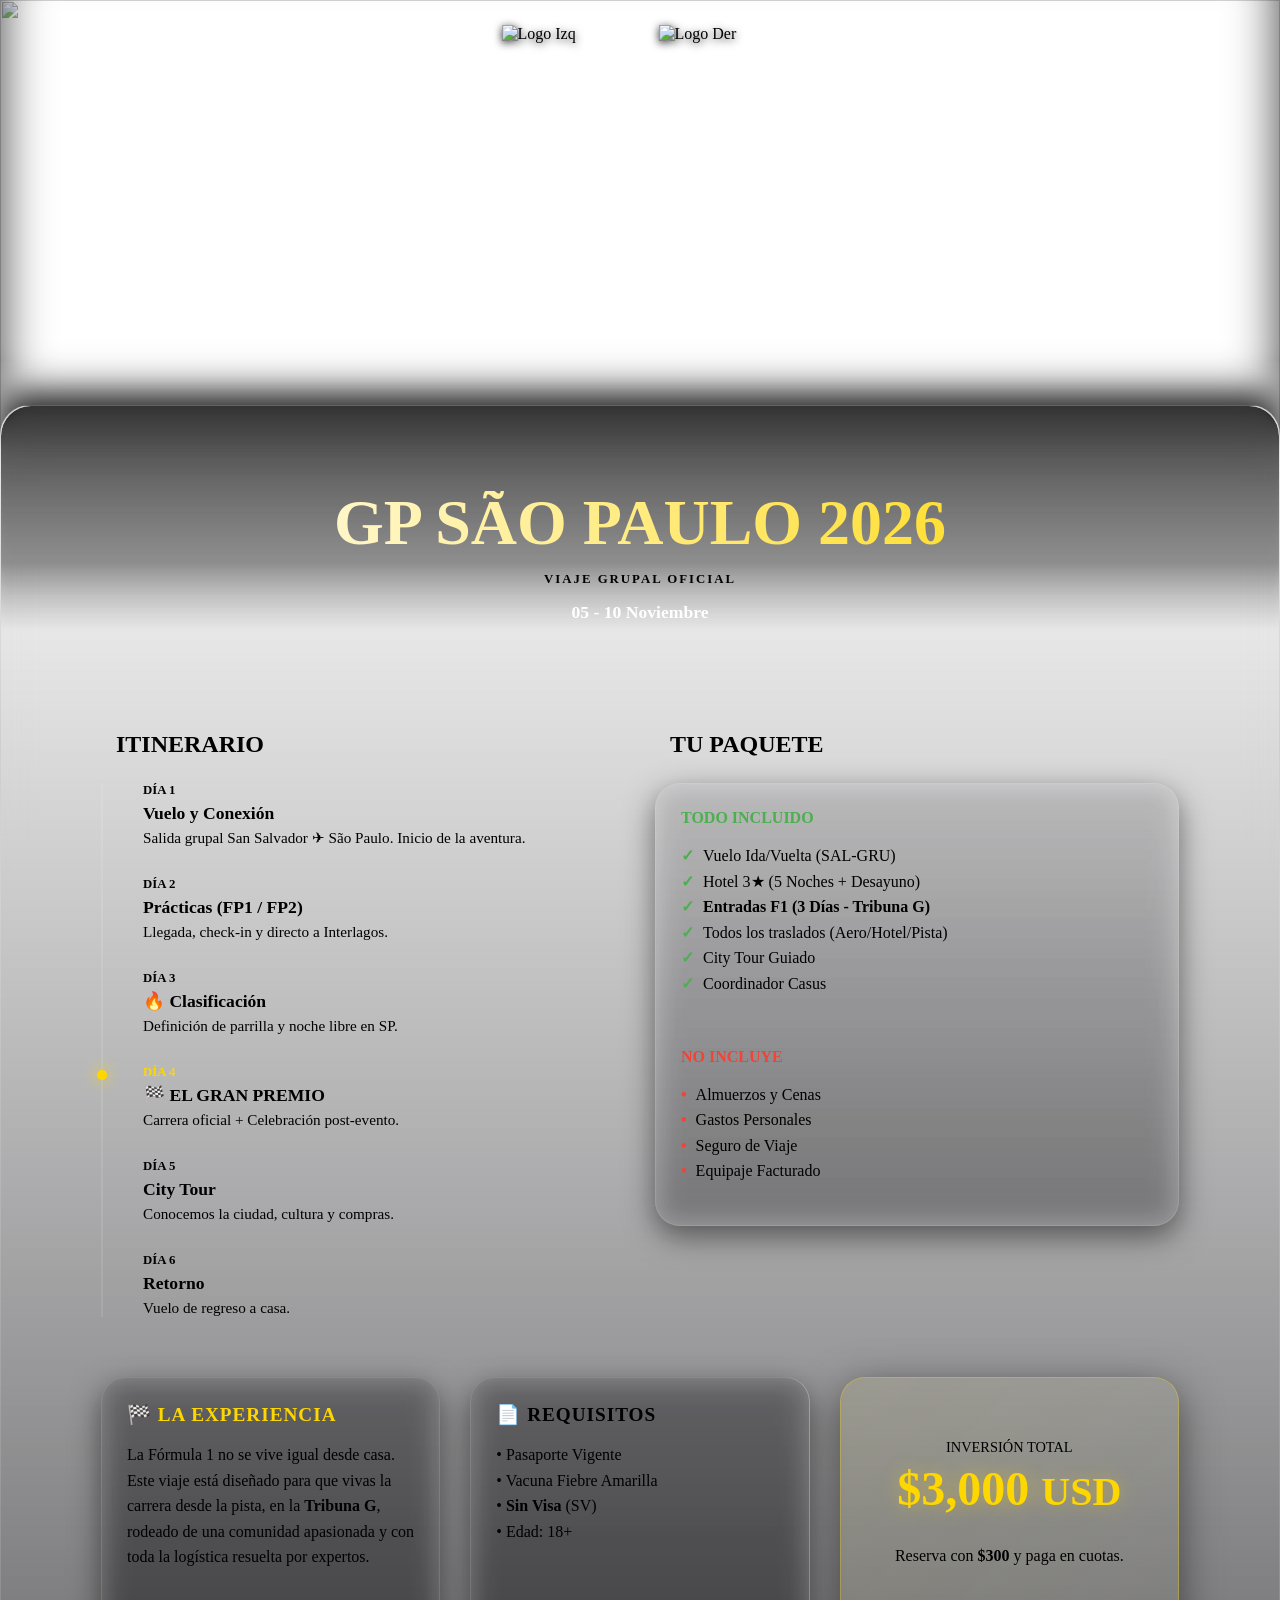
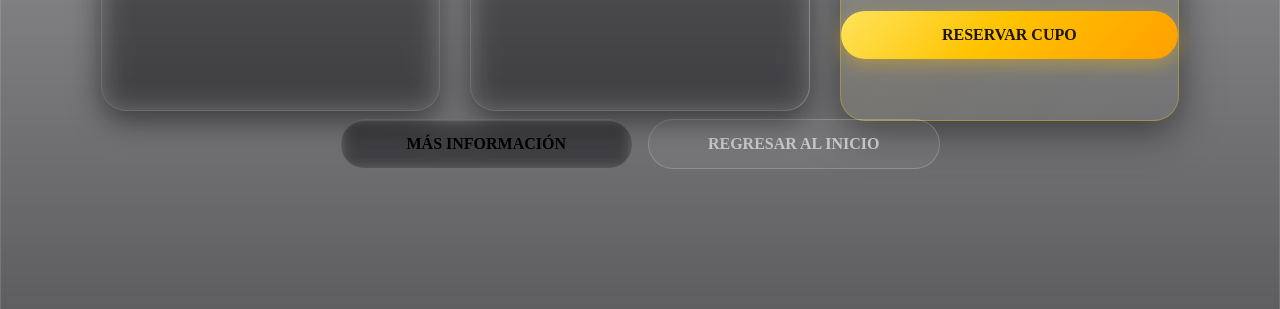
==== gp-brasil.html @ adeeff01 "seo: optimizacion P0 sin cambios visuales (heads, OG absoluta, canonical, JSON-LD, sitemap, 404)" ====
<!DOCTYPE html>
<html lang="es">

<head>
    <meta charset="UTF-8">
    <meta name="viewport" content="width=device-width, initial-scale=1.0">
    <title>GP São Paulo 2026 Viaje desde El Salvador | Formula Sivar</title>
    <meta name="description"
        content="Viaje grupal oficial al GP de São Paulo 2026 en Interlagos con Formula Sivar: vuelo, hotel, Tribuna G, traslados y city tour. Reserva con $300 desde San Salvador." />
    <link rel="icon" href="assets/icons/favicon.png" type="image/png" />
    <link rel="canonical" href="https://formulasivar.com/gp-brasil.html" />
    <meta name="theme-color" content="#121212" />
    <meta name="robots" content="index, follow" />

    <meta property="og:type" content="website" />
    <meta property="og:locale" content="es_SV" />
    <meta property="og:site_name" content="Formula Sivar" />
    <meta property="og:url" content="https://formulasivar.com/gp-brasil.html" />
    <meta property="og:title" content="GP São Paulo 2026 Viaje desde El Salvador | Formula Sivar" />
    <meta property="og:description"
        content="Vive el GP de Brasil en Interlagos, Tribuna G, con logística resuelta. Inversión $3,000 USD, reserva $300." />
    <meta property="og:image" content="https://formulasivar.com/assets/images/glasscards/saopablobaner.webp" />
    <meta property="og:image:alt" content="Viaje al GP de São Paulo 2026 con Formula Sivar" />
    <meta name="twitter:card" content="summary_large_image" />
    <meta name="twitter:title" content="GP São Paulo 2026 Viaje desde El Salvador | Formula Sivar" />
    <meta name="twitter:description"
        content="Vive el GP de Brasil en Interlagos, Tribuna G, con logística resuelta. Inversión $3,000 USD, reserva $300." />
    <meta name="twitter:image" content="https://formulasivar.com/assets/images/glasscards/saopablobaner.webp" />
    <script type="application/ld+json">
    {
        "@context": "https://schema.org",
        "@type": "SportsEvent",
        "name": "GP São Paulo 2026 - Viaje grupal Formula Sivar",
        "sport": "Fórmula 1",
        "location": { "@type": "Place", "name": "Autódromo José Carlos Pace, Interlagos, São Paulo" },
        "startDate": "2026-11-05",
        "endDate": "2026-11-10",
        "organizer": { "@id": "https://formulasivar.com/#org" },
        "offers": { "@type": "Offer", "price": "3000", "priceCurrency": "USD", "availability": "https://schema.org/LimitedAvailability", "url": "https://formulasivar.com/gp-brasil.html" }
    }
    </script>

    <link rel="stylesheet" href="css/global.css?v=3">

    <style>
        /* =========================================
   EFECTO VITREO EN EL CONTENEDOR PRINCIPAL
   ========================================= */

/* =========================================
   FONDO DE PÁGINA (BANNER) COMO EN EL INDEX
   ========================================= */
    .banner-top {
        position: fixed;
        top: 0;
        left: 0;
        width: 100%;
        height: 100vh;
        object-fit: cover;
        opacity: 0.8;
        z-index: -1;
        pointer-events: none;
        -webkit-mask-image: linear-gradient(to top, transparent 0%, black 17%);
        mask-image: linear-gradient(to top, transparent 0%, black 17%);
    }

    .banner-top-desktop {
        display: none;
        opacity: 0.7;
    }

    @media (min-width: 1024px) {
        .banner-top-mobile {
            display: none;
        }

        .banner-top-desktop {
            display: block;
        }
    }

    /* =========================================
   1. RESET Y BASE
   ========================================= */
        body {
            background-color: var(--color-bg);
            margin: 0;
            padding: 0;
            overflow-x: hidden;
        }

        /* BANNER Y HEADER */
        .hero-banner {
            position: fixed;
            top: 0;
            left: 0;
            width: 100%;
            height: 50vh;
            background-image: url('assets/images/glasscards/saopablobaner.webp');
            background-size: cover;
            background-position: center;
            background-repeat: no-repeat;
            z-index: -1;
            box-shadow: inset 0 -50px 50px rgba(0, 0, 0, 0.8);
            -webkit-mask-image: linear-gradient(to bottom, black 80%, transparent 100%);
            mask-image: linear-gradient(to bottom, black 80%, transparent 100%);
        }

        .linear-header {
            position: fixed;
            top: 0;
            left: 0;
            width: 100%;
            z-index: 10;
            display: flex;
            align-items: center;
            justify-content: center;
            flex-wrap: nowrap;
            gap: clamp(10px, 2vw, 20px);
            padding: 18px 0;
            transition: padding 0.3s ease, background 0.3s ease, backdrop-filter 0.3s ease;
        }

        /* Estado al hacer scroll: la barra se encoge y se pone compacta */
        .linear-header.scrolled {
            padding: 8px 0;
            background: rgba(8, 8, 12, 0.6);
            backdrop-filter: blur(12px);
            -webkit-backdrop-filter: blur(12px);
            box-shadow: 0 4px 20px rgba(0, 0, 0, 0.4);
        }

        /* LOGOS (Mismo estilo que el índice) */
        .header-logo {
            display: block;
            width: auto;
            max-width: none;
            height: auto;
            object-fit: contain;
            filter: drop-shadow(0 2px 4px rgba(0, 0, 0, 0.8));
            transition: transform 0.3s ease, width 0.3s ease;
        }

        .header-logo:hover {
            transform: scale(1.05);
        }

        .logo-sivar,
        .logo-casus {
            width: clamp(90px, 15vw, 120px) !important;
        }

        /* El logo de Sivar se ve un poco más pequeño que el de Casus */
        .logo-sivar {
            width: clamp(72px, 12vw, 95px) !important;
        }

        .linear-header.scrolled .logo-sivar,
        .linear-header.scrolled .logo-casus {
            width: clamp(55px, 6vw, 70px) !important;
        }

        .vs-divider {
            color: rgba(255, 255, 255, 0.5);
            font-size: 1.6rem;
            font-weight: 300;
            transform: scale(1);
            transition: font-size 0.3s ease;
        }

        .linear-header.scrolled .vs-divider {
            font-size: 1.2rem;
        }

        /* =========================================
           2. CONTENEDOR PRINCIPAL
           ========================================= */
        .content-wrapper {
            position: relative;
            z-index: 1;
            margin-top: 45vh;
            min-height: 100vh;

            /* AQUÍ ESTÁ EL AJUSTE DE MÁRGENES QUE PEDISTE */
            padding: 40px clamp(20px, 8vw, 100px);

            border-radius: 30px 30px 0 0;

            /* EFECTO VITREO */
            background:
                linear-gradient(180deg,
                    rgba(255, 255, 255, 0.06),
                    rgba(8, 8, 12, 0.65));

            backdrop-filter: blur(20px) saturate(160%);
            -webkit-backdrop-filter: blur(20px) saturate(160%);

            border: 1px solid rgba(255, 255, 255, 0.12);
            border-bottom: none;

            box-shadow:
                inset 0 1px 0 rgba(255, 255, 255, 0.12),
                0 -10px 30px rgba(0, 0, 0, 0.8);
        }

        /* Bandera solo en el 15% superior del contenedor, desvaneciéndose */
        .content-wrapper::before {
            content: '';
            position: absolute;
            top: 0;
            left: 0;
            width: 100%;
            height: 15%;
            background-image:
                linear-gradient(to bottom, rgba(0, 0, 0, 0.75), rgba(0, 0, 0, 0.2)),
                url('assets/images/brasil-flag.webp');
            background-size: cover, cover;
            background-position: center top;
            background-repeat: no-repeat;

            /* Blur sobre la bandera para que el texto resalte */
            backdrop-filter: blur(4px);
            -webkit-backdrop-filter: blur(4px);

            border-radius: 30px 30px 0 0;
            z-index: 0;
            -webkit-mask-image: linear-gradient(to bottom, black 70%, transparent 100%);
            mask-image: linear-gradient(to bottom, black 70%, transparent 100%);
            pointer-events: none;
        }

        /* Oscurezco la zona de la bandera para que el texto se lea bien */
        .content-wrapper .trip-header {
            position: relative;
            z-index: 1;
        }

        /* HEADER DEL VIAJE */
        .trip-header {
            position: relative;
            text-align: center;
            margin-bottom: clamp(80px, 12vh, 140px);
            margin-top: 0;
            padding-top: clamp(30px, 5vh, 60px);
        }

        .trip-title {
            font-size: clamp(2.5rem, 6vw, 4rem);
            margin: 0;
            line-height: 1;
            background: linear-gradient(to right, #fff, #FFD700);
            -webkit-background-clip: text;
            -webkit-text-fill-color: transparent;
        }

        .trip-subtitle {
            color: var(--color-accent-cyan);
            font-size: 0.8rem;
            letter-spacing: 2px;
            margin-bottom: 5px;
            text-transform: uppercase;
        }

        .trip-meta {
            margin-top: 15px;
            color: #ffffff;
            font-size: 1.1rem;
            display: flex;
            justify-content: center;
            gap: 15px;
            font-weight: 600;
        }

        /* =========================================
           3. ESTILOS DE COMPONENTES
           ========================================= */
        .glass-card-info {
            background: rgba(255, 255, 255, 0.03);
            border: 1px solid rgba(255, 255, 255, 0.1);
            backdrop-filter: blur(15px);
            padding: 25px;
            border-radius: 25px;
            box-shadow: 0 10px 30px rgba(0, 0, 0, 0.5);
            height: 100%;
            /* Importante para que se estiren en Grid */
        }

        .glass-card-info h3 {
            margin-top: 0;
            color: #FFD700;
            font-size: 1.2rem;
            margin-bottom: 15px;
            text-transform: uppercase;
            letter-spacing: 1px;
        }

        .section-title {
            font-size: 1.5rem;
            border-left: 4px solid var(--color-accent-cyan);
            padding-left: 15px;
            margin: 0 0 25px 0;
            /* Margen limpio para Grid */
            text-transform: uppercase;
            color: var(--color-text-main);
        }

        /* TIMELINE */
        .timeline {
            position: relative;
            margin: 10px 0;
            padding-left: 20px;
            border-left: 2px solid rgba(255, 255, 255, 0.1);
        }

        .timeline-item {
            margin-bottom: 30px;
            position: relative;
            padding-left: 20px;
        }

        .timeline-item::before {
            content: '';
            position: absolute;
            left: -26px;
            top: 5px;
            width: 10px;
            height: 10px;
            background: var(--color-accent-cyan);
            border-radius: 50%;
            box-shadow: 0 0 10px var(--color-accent-cyan);
        }

        .timeline-date {
            font-size: 0.8rem;
            color: var(--color-accent-cyan);
            font-weight: 700;
            margin-bottom: 5px;
        }

        .timeline-content h4 {
            margin: 0 0 5px 0;
            font-size: 1.1rem;
            color: var(--color-text-main);
        }

        .timeline-content p {
            margin: 0;
            font-size: 0.95rem;
            color: var(--color-text-secondary);
        }



        /* Estilo para que la barra de scroll sea bonita y sutil */
        .grid-area-itin .timeline::-webkit-scrollbar {
            width: 6px;
        }

        .grid-area-itin .timeline::-webkit-scrollbar-thumb {
            background: rgba(255, 215, 0, 0.3);
            border-radius: 4px;
        }

        .grid-area-itin .timeline::-webkit-scrollbar-track {
            background: rgba(255, 255, 255, 0.05);
        }

        .highlight-day .timeline-date {
            color: #FFD700;
        }

        .highlight-day::before {
            background: #FFD700;
            box-shadow: 0 0 15px #FFD700;
        }

        /* LISTAS */
        .details-box {
            display: flex;
            flex-direction: column;
            gap: 20px;
        }

        .check-list,
        .cross-list,
        .clean-list {
            list-style: none;
            padding: 0;
            color: var(--color-text-secondary);
            line-height: 1.6;
        }

        .check-title {
            color: #4caf50;
            margin: 0 0 10px 0;
            display: flex;
            align-items: center;
            gap: 8px;
        }

        .cross-title {
            color: #f44336;
            margin: 20px 0 10px 0;
            display: flex;
            align-items: center;
            gap: 8px;
        }

        .check-list li::before {
            content: '✓ ';
            color: #4caf50;
            font-weight: bold;
            margin-right: 5px;
        }

        .cross-list li::before {
            content: '• ';
            color: #f44336;
            font-weight: bold;
            margin-right: 5px;
        }

        /* PRECIO */
        .price-section {
            text-align: center;
            background: linear-gradient(135deg, rgba(255, 215, 0, 0.05), transparent);
            border: 1px solid rgba(255, 215, 0, 0.3);
            border-radius: 25px;
            padding: 30px 20px;
            box-shadow: 0 10px 40px rgba(0, 0, 0, 0.5);
            display: flex;
            flex-direction: column;
            justify-content: center;
            align-items: center;
            height: 100%;
        }

        .price-tag .label {
            display: block;
            font-size: 0.9rem;
            color: var(--color-text-secondary);
            margin-bottom: 5px;
        }

        .price-tag .amount {
            font-size: 3rem;
            font-weight: 800;
            color: #FFD700;
            text-shadow: 0 0 20px rgba(255, 215, 0, 0.4);
        }

        .payment-plan {
            margin: 15px 0;
            color: var(--color-text-main);
        }

        /* BOTONES */
        .nav-footer {
            display: flex;
            flex-direction: column;
            gap: 15px;
            margin-top: 40px;
            padding-bottom: 40px;
        }

        .cta-button {
            display: flex;
            justify-content: center;
            align-items: center;
            font-weight: 700;
            padding: 15px 20px;
            border-radius: 50px;
            text-transform: uppercase;
            text-decoration: none;
            transition: all 0.2s ease;
            width: 100%;
            cursor: pointer;
        }

        .cta-button.primary {
            background: linear-gradient(135deg, #FFE45C 0%, #FFC300 45%, #FF9F00 100%);
            border: none;
            color: #1a1400;
            margin-top: 15px;
            box-shadow: 0 6px 18px rgba(255, 193, 7, 0.35);
            animation: pulse-gold 2s ease-in-out infinite;
        }

        .cta-button.primary:hover {
            transform: translateY(-2px);
            box-shadow: 0 10px 25px rgba(255, 193, 7, 0.5);
            animation-play-state: paused;
        }

        /* Animación de pulsación para el botón Reserva */
        @keyframes pulse-gold {
            0%, 100% {
                box-shadow: 0 6px 18px rgba(255, 193, 7, 0.35);
                transform: scale(1);
            }
            50% {
                box-shadow: 0 6px 28px rgba(255, 193, 7, 0.6);
                transform: scale(1.03);
            }
        }

        /* --- BOTÓN CELESTE (MÁS INFORMACIÓN) --- */
        .cta-button.secondary {
            border: 1px solid rgba(255, 255, 255, 0.15);
            /* Borde sutil, sin neón */
            color: var(--color-text-main);
            background: rgba(255, 255, 255, 0.06);
            backdrop-filter: blur(8px);
            -webkit-backdrop-filter: blur(8px);
            box-shadow: inset 0 1px 0 rgba(255, 255, 255, 0.1);
            text-shadow: none;
        }

        .cta-button.secondary:hover {
            background: rgba(255, 255, 255, 0.14);
            color: #fff;
            border-color: rgba(255, 255, 255, 0.35);
            box-shadow: inset 0 1px 0 rgba(255, 255, 255, 0.15), 0 5px 15px rgba(0, 0, 0, 0.4);
            transform: translateY(-2px);
        }

        /* --- BOTÓN GRIS (REGRESAR AL INICIO) --- */
        .cta-button.tertiary {
            border: 1px solid rgba(255, 255, 255, 0.2);
            /* Borde gris suave */
            background: rgba(255, 255, 255, 0.05);
            /* Fondo sutil para que parezca botón */
            color: rgba(255, 255, 255, 0.6);
            /* Gris claro */
        }

        .cta-button.tertiary:hover {
            background: rgba(255, 255, 255, 0.15);
            color: #fff;
            /* Se ilumina al pasar el mouse */
            border-color: rgba(255, 255, 255, 0.5);
            transform: translateY(-2px);
        }

        .section-mb {
            margin-bottom: 40px;
        }

        /* Margen para móvil */

        /* =========================================
           4. LAYOUT INTELIGENTE (GRID)
           ========================================= */

        /* MÓVIL (Por defecto): Todo en columna */
        .bento-grid {
            display: flex;
            flex-direction: column;
        }

        /* DESKTOP (Pantallas grandes): Activamos Grid y cambiamos el orden */
        @media screen and (min-width: 1024px) {
            .content-wrapper {
                max-width: 1200px;
                margin-left: auto;
                margin-right: auto;
                margin-top: 45vh;
            }

            .bento-grid {
                display: grid;
                grid-template-columns: repeat(6, 1fr);
                gap: 30px;
                /* Más espacio entre cajas */

                /* TU MAPA SOLICITADO:
                   Fila 1: Itinerario (3) | Paquete (3)
                   Fila 2: Experiencia (2) | Requisitos (2) | Precio (2)
                */
                grid-template-areas:
                    "itin itin itin pack pack pack"
                    "exp  exp  req  req  pri  pri";
            }

            /* Asignamos las áreas */
            .grid-area-itin {
                grid-area: itin;
            }

            .grid-area-pack {
                grid-area: pack;
            }

            .grid-area-exp {
                grid-area: exp;
            }

            .grid-area-req {
                grid-area: req;
            }

            .grid-area-pri {
                grid-area: pri;
            }

            /* Ajustes visuales Desktop */
            .nav-footer {
                flex-direction: row;
                justify-content: center;
                max-width: 600px;
                margin: 60px auto;
            }

            .section-mb {
                margin-bottom: 0;
            }

            .details-box {
                display: flex;
                flex-direction: column;
                /* Volvemos a una sola columna */
                justify-content: flex-start;
                /* Alineamos todo al inicio (arriba) */
                gap: 15px;
                /* Espacio controlado entre bloques */
                height: 100%;
                /* Mantiene el tamaño igual al timeline */
            }

            .cross-title {
                margin-top: 20px;
                /* Le damos un espacio visual al "No incluye" */
            }

            .details-col {
                flex: none;
                /* Quitamos el flex: 1 para que no fuerce tamaños */
            }

            .grid-area-pack {
                align-self: start;
                /* La tarjeta solo crecerá lo necesario y no se estirará por obligación */
            }



        }

        /* AJUSTES MÓVILES (Los que ya tenías) */
        @media screen and (max-width: 768px) {
            .hero-banner {
                height: 30vh;
            }

            .content-wrapper {
                margin-top: 26vh;
            }

            .linear-header {
                padding: 14px 0;
                flex-wrap: nowrap;
            }

            .logo-sivar,
            .logo-casus {
                width: clamp(80px, 20vw, 100px) !important;
            }

            .logo-sivar {
                width: clamp(62px, 16vw, 78px) !important;
            }

            .linear-header.scrolled .logo-sivar,
            .linear-header.scrolled .logo-casus {
                width: clamp(50px, 14vw, 60px) !important;
            }
        }
    </style>
</head>

<body>

    <!-- Fondo (como en el index): una imagen para mobile y otra para desktop -->
    <img src="assets/images/banner_Web.webp" alt="" class="banner-top banner-top-mobile" aria-hidden="true" loading="lazy" decoding="async" />
    <img src="assets/images/banner_desktop.webp" alt="" class="banner-top banner-top-desktop" aria-hidden="true" loading="lazy" decoding="async" />

    <div class="hero-banner"></div>

    <div class="linear-header">
        <img src="assets/icons/formulasivar_webp_blank_lowquality.webp" alt="Logo Izq" class="header-logo logo-sivar">
        <span class="vs-divider">✕</span>
        <img src="assets/icons/casus_logo.webp" alt="Logo Der" class="header-logo logo-casus">
    </div>

    <div class="content-wrapper">

        <div class="trip-header">
            <h1 class="trip-title">GP SÃO PAULO 2026</h1>
            <h4 class="trip-subtitle">VIAJE GRUPAL OFICIAL</h4>
            <div class="trip-meta">
                <span>05 - 10 Noviembre</span>
            </div>
        </div>

        <div class="bento-grid">

            <div class="grid-area-exp section-mb">
                <div class="glass-card-info">
                    <h3>🏁 LA EXPERIENCIA</h3>
                    <p style="color: var(--color-text-secondary); line-height: 1.6;">
                        La Fórmula 1 no se vive igual desde casa. Este viaje está diseñado para que vivas la carrera
                        desde la
                        pista, en la <strong>Tribuna G</strong>, rodeado de una comunidad apasionada y con toda la
                        logística
                        resuelta por expertos.
                    </p>
                </div>
            </div>

            <div class="grid-area-itin section-mb">
                <h2 class="section-title">ITINERARIO</h2>
                <div class="timeline">
                    <div class="timeline-item">
                        <div class="timeline-date">DÍA 1</div>
                        <div class="timeline-content">
                            <h4>Vuelo y Conexión</h4>
                            <p>Salida grupal San Salvador ✈ São Paulo. Inicio de la aventura.</p>
                        </div>
                    </div>
                    <div class="timeline-item">
                        <div class="timeline-date">DÍA 2</div>
                        <div class="timeline-content">
                            <h4>Prácticas (FP1 / FP2)</h4>
                            <p>Llegada, check-in y directo a Interlagos.</p>
                        </div>
                    </div>
                    <div class="timeline-item">
                        <div class="timeline-date">DÍA 3</div>
                        <div class="timeline-content">
                            <h4>🔥 Clasificación</h4>
                            <p>Definición de parrilla y noche libre en SP.</p>
                        </div>
                    </div>
                    <div class="timeline-item highlight-day">
                        <div class="timeline-date">DÍA 4</div>
                        <div class="timeline-content">
                            <h4>🏁 EL GRAN PREMIO</h4>
                            <p>Carrera oficial + Celebración post-evento.</p>
                        </div>
                    </div>
                    <div class="timeline-item">
                        <div class="timeline-date">DÍA 5</div>
                        <div class="timeline-content">
                            <h4>City Tour</h4>
                            <p>Conocemos la ciudad, cultura y compras.</p>
                        </div>
                    </div>
                    <div class="timeline-item">
                        <div class="timeline-date">DÍA 6</div>
                        <div class="timeline-content">
                            <h4>Retorno</h4>
                            <p>Vuelo de regreso a casa.</p>
                        </div>
                    </div>
                </div>
            </div>

            <div class="grid-area-pack section-mb">
                <h2 class="section-title">TU PAQUETE</h2>
                <div class="glass-card-info details-box">
                    <div class="details-col">
                        <h4 class="check-title">
                            TODO INCLUIDO
                        </h4>
                        <ul class="check-list">
                            <li>Vuelo Ida/Vuelta (SAL-GRU)</li>
                            <li>Hotel 3★ (5 Noches + Desayuno)</li>
                            <li><strong>Entradas F1 (3 Días - Tribuna G)</strong></li>
                            <li>Todos los traslados (Aero/Hotel/Pista)</li>
                            <li>City Tour Guiado</li>
                            <li>Coordinador Casus</li>
                        </ul>
                    </div>
                    <div class="details-col">
                        <h4 class="cross-title">
                            NO INCLUYE
                        </h4>
                        <ul class="cross-list">
                            <li>Almuerzos y Cenas</li>
                            <li>Gastos Personales</li>
                            <li>Seguro de Viaje</li>
                            <li>Equipaje Facturado</li>
                        </ul>
                    </div>
                </div>
            </div>

            <div class="grid-area-req section-mb">
                <h2 class="section-title" style="display:none;">REQUISITOS</h2>
                <div class="glass-card-info">
                    <h3 style="margin-bottom:15px; color:var(--color-text-main);">📄 REQUISITOS</h3>
                    <ul class="clean-list">
                        <li>• Pasaporte Vigente</li>
                        <li>• Vacuna Fiebre Amarilla</li>
                        <li>• <strong>Sin Visa</strong> (SV)</li>
                        <li>• Edad: 18+</li>
                    </ul>
                </div>
            </div>

            <div class="grid-area-pri section-mb">
                <div class="price-section">
                    <div class="price-tag">
                        <span class="label">INVERSIÓN TOTAL</span>
                        <span class="amount">$3,000 <small>USD</small></span>
                    </div>

                    <div class="payment-plan">
                        <p>Reserva con <strong>$300</strong> y paga en cuotas.</p>
                    </div>

                    <a href="https://wa.me/+50377865315?text=Hola,%20necesito%20más%20info%20del%20GP%20Brasil"
                        target="_blank" rel="noopener" class="cta-button primary">
                        RESERVAR CUPO
                    </a>
                </div>
            </div>

        </div>
        <div class="nav-footer">
            <a href="https://www.casusviajes.com/brasilgp" target="_blank" rel="noopener" class="cta-button secondary">
                MÁS INFORMACIÓN
            </a>
            <a href="index.html" class="cta-button tertiary">
                Regresar al Inicio
            </a>
        </div>

    </div>

    <script src="js/app.js"></script>
    <script>
        const headerBar = document.querySelector('.linear-header');
        const onScroll = () => {
            if (!headerBar) return;
            headerBar.classList.toggle('scrolled', window.scrollY > 40);
        };
        window.addEventListener('scroll', onScroll, { passive: true });
        onScroll();
    </script>
</body>

</html>
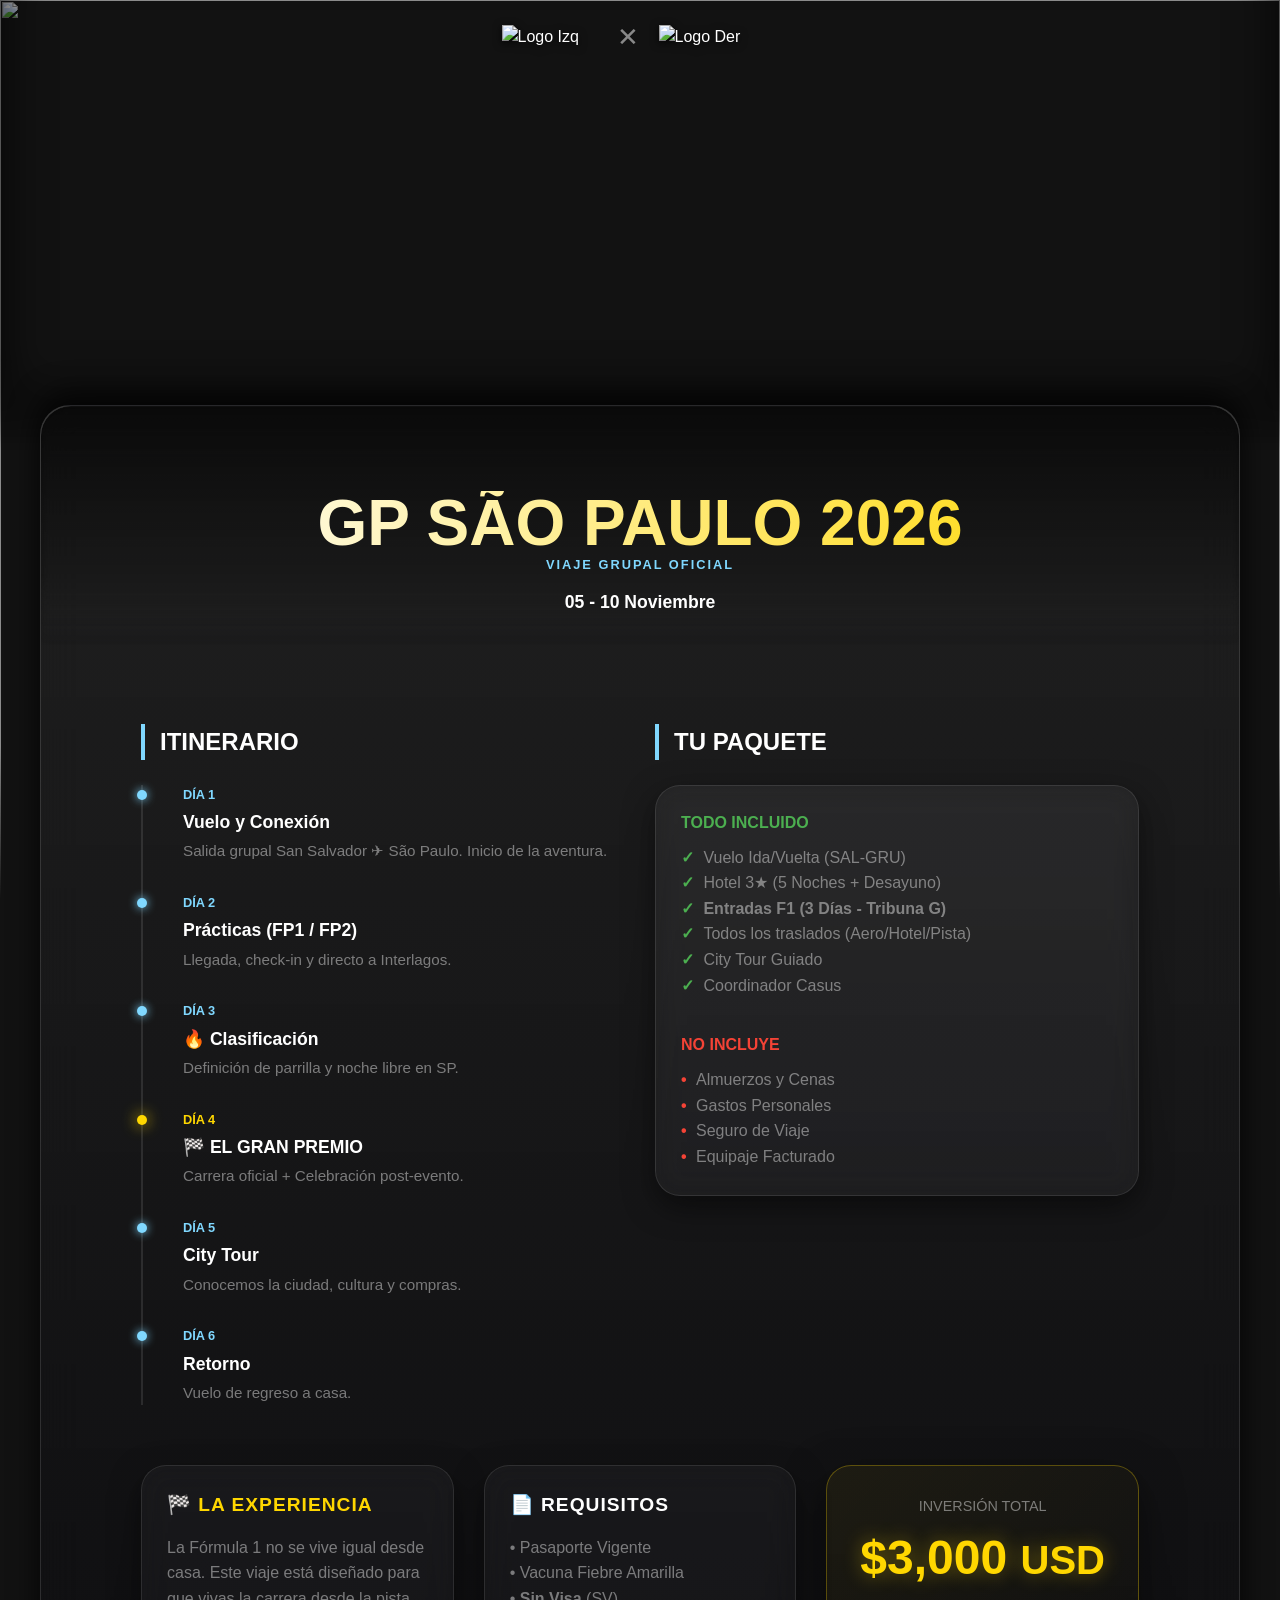
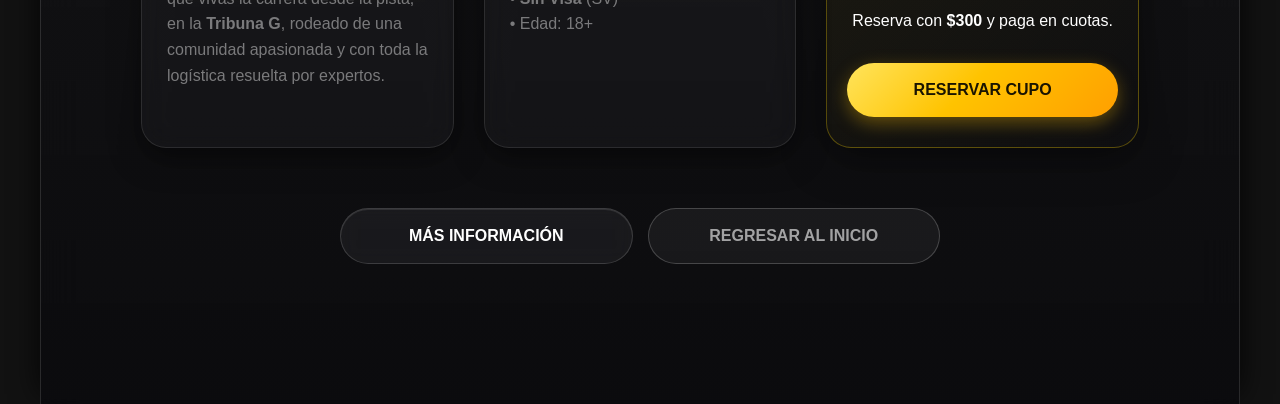
==== commit 16f2fda9: "Agrega portadas de Paises Bajos e Italia al calendario" ====
--- a/gp-brasil.html
+++ b/gp-brasil.html
@@ -838,7 +838,7 @@
 
     </div>
 
-    <script src="js/app.js"></script>
+    <script src="js/app.js?v=19"></script>
     <script>
         const headerBar = document.querySelector('.linear-header');
         const onScroll = () => {
--- a/css/global.css
+++ b/css/global.css
@@ -0,0 +1,972 @@
+/* =========================================
+   1. CONFIGURACIÓN GLOBAL (VARIABLES)
+   ========================================= */
+:root {
+    /* Paleta de Colores */
+    --color-bg: #121212;
+    --color-text-main: #ffffff;
+    --color-text-secondary: #fafafa71;
+
+    /* Colores de Acento */
+    --color-accent-cyan: #80d8ff;
+    --color-accent-red: #ff4d4d;
+    --color-accent-yellow: #ebcacc;
+
+    /* Sistema Glassmorphism (Vidrio) */
+    --glass-bg: rgba(68, 68, 68, 0.25);
+    --glass-blur: 10px;
+    --glass-shadow: 0 4px 15px rgba(0, 0, 0, 0.2);
+    --glass-border: 1px solid rgba(255, 255, 255, 0.1);
+
+    /* Bordes y Espaciado */
+    --radius-lg: 35px;
+    --radius-sm: 25px;
+    --font-main: 'Inter', -apple-system, BlinkMacSystemFont, 'Segoe UI', Roboto, sans-serif;
+}
+
+/* =========================================
+   2. RESET Y BASES
+   ========================================= */
+*,
+*::before,
+*::after {
+    box-sizing: border-box;
+    margin: 0;
+    padding: 0;
+}
+
+/* SEO Invisible Class */
+.sr-only {
+    position: absolute;
+    width: 1px;
+    height: 1px;
+    padding: 0;
+    margin: -1px;
+    overflow: hidden;
+    clip: rect(0, 0, 0, 0);
+    white-space: nowrap;
+    border-width: 0;
+}
+
+body {
+    font-family: var(--font-main);
+    background-color: var(--color-bg);
+    color: var(--color-text-main);
+    min-height: 100vh;
+    position: relative;
+    overflow-x: hidden;
+    /* Evita scroll horizontal */
+    line-height: 1.5;
+}
+
+/* Enlaces por defecto: sin subrayado */
+a {
+    text-decoration: none;
+    color: inherit;
+}
+
+/* Imágenes responsive por defecto */
+img {
+    max-width: 100%;
+    height: auto;
+    display: block;
+}
+
+/* =========================================
+   3. LAYOUT PRINCIPAL
+   ========================================= */
+.container {
+    width: 100%;
+    max-width: 1100px;
+    margin: 0 auto;
+    padding: 30px 20px;
+
+    display: flex;
+    flex-direction: row;
+    flex-wrap: wrap;
+    justify-content: center;
+    align-items: flex-start;
+    gap: 0px;
+
+    position: relative;
+    z-index: 1;
+}
+
+
+.main-column {
+    display: flex;
+    flex-direction: column;
+    align-items: center;
+    width: 100%;
+
+    max-width: 480px;
+    flex: 1 1 300px;
+}
+
+
+.secondary-column {
+    display: flex;
+    flex-direction: column;
+    /* Apila sus cajas verticalmente */
+    align-items: center;
+    /* Las centra */
+    width: 100%;
+
+    /* Mismas dimensiones que la principal para equilibrio */
+    max-width: 480px;
+    flex: 1 1 300px;
+
+    /* Opcional: Un poco de espacio entre las cajas de esta columna */
+    gap: 0;
+}
+
+/* Optimización para Tablets y Formatos Cuadrados */
+@media (min-width: 768px) and (max-width: 1024px) {
+    .container {
+        padding: 20px 10px;
+        gap: 10px;
+        max-width: 100%;
+    }
+
+    .main-column, .secondary-column {
+        flex: 1 1 45%;
+        max-width: 480px;
+    }
+
+    .glass-card, .photo-card, .split-cards-container, .banner-split-container {
+        width: 95%; /* Aprovechamos mejor el ancho en tablets */
+    }
+}
+
+
+/* =========================================
+   4. COMPONENTES COMPARTIDOS (UI KIT)
+   ========================================= */
+
+
+
+/* --- Tarjeta con Foto de Fondo --- */
+.photo-card {
+    /* 1. DIMENSIONES Y FORMA */
+    width: 90%;
+    /* Igual que tus .glass-card para que se alineen */
+    max-width: 450px;
+    margin: 15px auto;
+    /* Centrado automático */
+
+    /* LA SOLUCIÓN: Usamos proporción matemática en vez de altura fija */
+    aspect-ratio: 16 / 9;
+    /* Forma rectangular perfecta (tipo video de YouTube) */
+    /* Respaldo por si acaso: */
+    min-height: 200px;
+
+    display: flex;
+    flex-direction: column;
+    justify-content: flex-end;
+    /* Para que el texto que pongamos luego quede abajo */
+
+    /* 2. IMAGEN */
+    background-size: cover;
+    /* Cubre el área */
+    background-position: center center;
+    /* Centra lo importante */
+    background-repeat: no-repeat;
+    background-color: transparent;
+    /* Transparente: donde la imagen se desvanece, se ve el fondo de la página */
+
+    /* 3. ESTÉTICA */
+    border-radius: var(--radius-lg);
+    position: relative;
+    overflow: hidden;
+
+    box-shadow: 0 4px 15px rgba(0, 0, 0, 0.5);
+    border: 1px solid rgba(255, 255, 255, 0.18);
+    transition: transform 0.3s ease;
+}
+
+/* --- Imagen de fondo con transparencia RADIAL en la esquina sup. izquierda --- */
+.photo-card::before {
+    content: '';
+    position: absolute;
+    inset: 0;
+    border-radius: inherit;
+    z-index: 0;
+
+    background-color: transparent;
+    background-position: center center;
+    background-size: cover;
+    background-repeat: no-repeat;
+
+    /* La imagen se desvanece (transparente) en un radio desde la esquina
+       superior izquierda, integrando la tarjeta con la página */
+    -webkit-mask-image: radial-gradient(circle at 0% 0%,
+            transparent 0%,
+            transparent 45%,
+            black 75%,
+            black 100%);
+    mask-image: radial-gradient(circle at 0% 0%,
+            transparent 0%,
+            transparent 45%,
+            black 75%,
+            black 100%);
+}
+
+/* Imágenes concretas (antes inline) → ::before */
+.bento-brasil::before {
+    background-image: url('../assets/images/glasscards/card_2.webp');
+}
+
+.bento-splits .split-card:first-child::before {
+    background-image: url('../assets/images/glasscards/card_1.webp');
+}
+
+.bento-splits .split-card:last-child::before {
+    background-image: url('../assets/images/landyard_3.webp');
+}
+
+.bento-banner::before,
+.banner-card::before {
+    background-image: url('../assets/images/glasscards/card_3.webp');
+    background-position: center 20%;
+}
+
+/* --- Contenedor de los 2 banners (mismo alto, mitad de ancho cada uno) --- */
+.banner-split-container {
+    width: 90%;
+    max-width: 450px;
+    margin: 15px auto;
+    display: flex;
+    flex-direction: row;
+    gap: 15px;
+}
+
+.banner-split-container .banner-card {
+    flex: 1 1 0;
+    width: 50%;
+    min-width: 0;
+    margin: 0;
+    max-width: none;
+}
+
+/* En móvil la descripción debe caber en el ancho reducido */
+.banner-split-container .banner-mode .card-description {
+    max-width: 95%;
+    -webkit-line-clamp: 3;
+    display: -webkit-box;
+    -webkit-box-orient: vertical;
+    overflow: hidden;
+}
+
+/* Icono dinámico al ancho de cada banner (como split-card) */
+.banner-split-container .banner-mode .glass-circle-icon {
+    width: clamp(22px, 4vw, 30px) !important;
+    height: clamp(22px, 4vw, 30px) !important;
+    right: clamp(8px, 1.5vw, 14px) !important;
+    padding: 5px;
+}
+
+@media (max-width: 768px) {
+    .banner-split-container .banner-mode .glass-circle-icon {
+        width: clamp(24px, 6vw, 30px) !important;
+        height: clamp(24px, 6vw, 30px) !important;
+    }
+}
+
+/* Logo del periódico dinámico dentro del ancho reducido */
+.banner-split-container .banner-mode .card-logo {
+    height: clamp(20px, 3.2vw, 30px);
+    margin-bottom: 4px;
+}
+
+/* Contenido adaptado al ancho reducido */
+.banner-split-container .banner-mode .card-overlay {
+    padding: 0 clamp(30px, 6vw, 60px) 0 clamp(10px, 2vw, 18px);
+}
+
+/* Letra acondicionada al nuevo tamaño pequeño */
+.banner-split-container .banner-mode .card-description {
+    font-size: clamp(0.5rem, 1.2vw, 0.68rem);
+    line-height: 1.15;
+    margin-top: 2px;
+}
+
+/* --- Contenedor para tarjetas divididas --- */
+.split-cards-container {
+    width: 90%;
+    max-width: 450px;
+    margin: 15px auto;
+    display: flex;
+    flex-direction: row;
+    gap: 15px;
+}
+
+.split-cards-container .photo-card.split-card {
+    width: calc(50% - 7.5px);
+    margin: 0;
+    aspect-ratio: 1 / 1;
+    min-height: unset;
+}
+
+.split-card .glass-circle-icon {
+    width: clamp(30px, 7vw, 40px);
+    height: clamp(30px, 7vw, 40px);
+    bottom: 12px;
+    left: auto;
+    right: 12px;
+    padding: 6px;
+}
+
+/* --- Capa de texto: fondo transparente (la imagen se ve vía ::before) --- */
+.card-overlay {
+    position: absolute;
+    inset: -1px;
+    width: auto;
+    height: auto;
+
+    /* ALINEACIÓN DEL TEXTO */
+    padding: 25px;
+    display: flex;
+    flex-direction: column;
+    justify-content: flex-start;
+    align-items: flex-start;
+    gap: 0px;
+
+    /* Asegura que el texto no se salga de la zona */
+    padding-right: 20%;
+}
+
+
+
+/* --- Tipografía Dinámica de la Tarjeta --- */
+.card-title {
+    color: var(--color-text-main);
+
+    /* Ajustado para ser más flexible y legible en varios tamaños */
+    font-size: clamp(0.9rem, 2.5vw, 1.4rem);
+
+    font-weight: 800;
+    /* Extra bold para impacto */
+    text-transform: uppercase;
+    letter-spacing: 1px;
+    /* Elegancia */
+    line-height: 1.1;
+    /* Compacto verticalmente */
+    margin: 0 0 6px 0;
+    /* Separación pequeña con el párrafo */
+
+    /* Sombra fuerte para asegurar lectura sobre cualquier foto */
+    text-shadow: 0 2px 10px rgba(0, 0, 0, 0.8);
+}
+
+/* --- Título Grande (Kicker) para Tarjetas --- */
+.card-title-lg {
+    color: var(--color-text-main);
+    font-size: clamp(2.2rem, 6vw, 3.6rem);
+    font-weight: 900;
+    text-transform: uppercase;
+    letter-spacing: 3px;
+    line-height: 1;
+    margin: 0 0 4px 0;
+
+    text-shadow: 0 2px 12px rgba(0, 0, 0, 0.8);
+}
+
+/* --- Subtítulo (más pequeño que el título grande) --- */
+.card-subtitle {
+    color: var(--color-text-main);
+    font-size: clamp(0.8rem, 2vw, 1.05rem);
+    font-weight: 800;
+    text-transform: uppercase;
+    letter-spacing: 2px;
+    margin: 0 0 6px 0;
+
+    text-shadow: 0 2px 10px rgba(0, 0, 0, 0.8);
+}
+
+.card-description {
+    color: var(--color-text-secondary);
+    /* Color grisáceo/blanco suave */
+
+    /* Ajustado: desde 0.65rem para mayor legibilidad en espacios reducidos */
+    font-size: clamp(0.65rem, 1.8vw, 0.85rem);
+
+    font-weight: 500;
+    line-height: 1.3;
+    font-style: italic;
+
+    /* Truco de diseño: Limita el ancho del texto al 85% 
+       para que no se meta en la zona transparente de la derecha */
+    max-width: 85%;
+
+    text-shadow: 0 1px 4px rgba(0, 0, 0, 0.6);
+}
+
+/* --- Ajustes específicos para tarjetas pequeñas (Split Cards) --- */
+.split-card .card-overlay {
+    padding: 15px;
+    padding-top: 28px; /* Subimos un pelín el texto desde la posición anterior */
+    padding-right: 15px;
+    justify-content: flex-start;
+}
+
+.split-card .card-title {
+    font-size: clamp(0.75rem, 2vw, 1rem);
+    margin-bottom: 4px;
+}
+
+.split-card .card-title-lg {
+    font-size: clamp(1.6rem, 4.5vw, 2.6rem);
+    letter-spacing: 2px;
+}
+
+.split-card .card-description {
+    font-size: clamp(0.6rem, 1.5vw, 0.75rem);
+    display: -webkit-box;
+    -webkit-line-clamp: 2;
+    -webkit-box-orient: vertical;
+    overflow: hidden;
+    max-width: 95%;
+}
+
+/* Tipografía compacta para la tarjeta LANDYARD (textos más largos) */
+.bento-splits .split-card:last-child .card-title-lg {
+    font-size: clamp(1.25rem, 3.2vw, 1.9rem);
+    letter-spacing: 1.5px;
+}
+
+.bento-splits .split-card:last-child .card-subtitle {
+    font-size: clamp(0.58rem, 1.4vw, 0.8rem);
+    letter-spacing: 1px;
+}
+
+
+
+
+
+/* --- Icono Animado Flotante (Glass Circle) --- */
+.glass-circle-icon {
+    /* 1. Posición: Abajo a la Izquierda (Absoluta respecto a la carta) */
+    position: absolute;
+    bottom: 20px;
+    left: 20px;
+    z-index: 10;
+    /* Para que flote encima de todo */
+
+    /* 2. Tamaño del Círculo */
+    width: 55px;
+    height: 55px;
+
+    /* 3. Efecto Vidrio Esmerilado (Igual que tus cajas pero en círculo) */
+    background: rgba(255, 255, 255, 0.04);
+    backdrop-filter: blur(2px);
+    -webkit-backdrop-filter: blur(2px);
+    border: 1px solid rgba(255, 255, 255, 0.15);
+    box-shadow: 0 4px 10px rgba(0, 0, 0, 0.4);
+
+    /* 4. Forma perfecta */
+    border-radius: 50%;
+
+    /* 5. Centrar la animación dentro del círculo */
+    display: flex;
+    justify-content: center;
+    align-items: center;
+    padding: 10px;
+    /* Margen interno para que el icono no toque los bordes */
+
+    /* Transición por si quieres que crezca al pasar el mouse */
+    transition: transform 0.3s cubic-bezier(0.34, 1.56, 0.64, 1);
+}
+
+/* Efecto Hover Opcional: Crece un poquito al pasar el mouse */
+.glass-circle-icon:hover {
+    transform: scale(1.15) rotate(5deg);
+    background: rgba(255, 255, 255, 0.25);
+    border-color: var(--color-accent-cyan);
+    cursor: pointer;
+}
+
+/* --- Corrección de Color para el Icono Lottie --- */
+.glass-circle-icon svg path {
+    /* 1. FORZAR RELLENO Y LÍNEAS */
+    /* Usamos !important para sobrescribir el color que trae el archivo json */
+    fill: var(--color-text-main) !important;
+    /* Si el icono tiene relleno */
+    stroke: var(--color-text-main) !important;
+    /* Si el icono es de líneas */
+
+    /* 2. OPCIONAL: Si quisieras el color CYAN, cambia lo de arriba por: 
+       stroke: var(--color-accent-cyan) !important; 
+    */
+
+    /* Suavizado para que se vea HD */
+    stroke-linecap: round;
+    stroke-linejoin: round;
+}
+
+
+/* --- Tarjeta de Cristal Base --- */
+.glass-card {
+    background: var(--glass-bg);
+    backdrop-filter: blur(var(--glass-blur));
+    -webkit-backdrop-filter: blur(var(--glass-blur));
+    box-shadow: var(--glass-shadow);
+    border: var(--glass-border);
+    border-radius: var(--radius-lg);
+    padding: 25px;
+    width: 90%;
+    max-width: 450px;
+    margin: 15px auto;
+}
+
+
+/* Alineación a la derecha para iconos específicos */
+.icon-right {
+    left: auto !important;
+    /* Desactiva la izquierda */
+    right: 20px;
+    /* Lo pega a la derecha */
+}
+
+
+
+/* --- MODIFICADOR TIPO BANNER (VERSIÓN SLIM) --- */
+.banner-mode {
+    aspect-ratio: unset !important;
+    min-height: unset !important;
+
+    /* ALTURA MÁS DELGADA:
+       - Min: 80px (Móvil)
+       - Max: 100px (PC)
+       Esto es casi un 30% más delgado que antes.
+    */
+    height: clamp(80px, 12vw, 100px);
+
+    /* Alineación */
+    justify-content: center;
+    background-position: center 20% !important; /* Muestra mejor la imagen en formato banner */
+}
+
+/* Ajuste del contenido de texto para el espacio reducido */
+.banner-mode .card-overlay {
+    padding: 0 50px 0 25px; /* Dejamos espacio para el icono a la derecha */
+    display: flex;
+    flex-direction: column;
+    justify-content: center;
+    /* Centrado vertical estricto */
+    pointer-events: none; /* Esto permite que el clic pase a través del texto al enlace */
+}
+
+/* Logo del periódico más pequeño y responsivo */
+.banner-mode .card-logo {
+    height: clamp(25px, 4vw, 35px); /* Desktop: 35px aprox, Mobile: 25px */
+    width: auto;
+    margin-bottom: 5px;
+    filter: drop-shadow(0 0 5px rgba(255,255,255,0.2));
+}
+
+/* Título un poco más compacto para que no choque */
+.banner-mode .card-title {
+    font-size: clamp(0.9rem, 2vw, 1.2rem);
+    margin-bottom: 0;
+    /* Quitamos margen para ahorrar espacio */
+}
+
+/* Descripción más sutil (opcional: puedes borrar esto si quieres la letra normal) */
+.banner-mode .card-description {
+    font-size: clamp(0.65rem, 1.8vw, 0.75rem); /* Un poco más pequeña para asegurar que no se desborde */
+    line-height: 1.1;
+    margin-top: 2px;
+    max-width: 85%; /* Evita que choque con el icono animado */
+    font-style: italic;
+}
+
+/* --- TRUCO VISUAL: CENTRAR EL ICONO --- */
+/* Como el banner es delgado, "bottom: 20px" ya no sirve. 
+   Hay que centrarlo matemáticamente. */
+.banner-mode .glass-circle-icon {
+    /* Desactivamos la posición original */
+    bottom: auto;
+
+    /* Lo ponemos a la mitad exacta de la altura */
+    top: 50%;
+    transform: translateY(-50%);
+    right: 20px; /* Ajuste para que no se pegue al borde */
+
+    /* Reducimos un poco el círculo para que respire (de 55px a 45px) */
+    width: 45px !important;
+    height: 45px !important;
+
+    /* Aseguramos que siga a la derecha */
+    left: auto !important;
+}
+
+/* --- Logo Principal --- */
+header.site-header img.logo {
+    width: 140px !important;
+    max-width: 140px !important;
+    height: auto !important;
+    display: block;
+    margin: 5px auto 4px auto; /* 5px arriba, 4px abajo */
+}
+
+@media (max-width: 768px) {
+    header.site-header img.logo {
+        width: 100px !important;
+        max-width: 100px !important;
+        margin: 5px auto 4px auto;
+    }
+}
+
+/* --- Footer / Firmas (Dual Signature) --- */
+.dual-signature {
+    display: flex;
+    align-items: center;
+    justify-content: center;
+
+    /* 1. OBLIGATORIO: Nunca bajar de línea */
+    flex-wrap: nowrap;
+    gap: clamp(4px, 1.5vw, 10px);
+
+    opacity: 0.8;
+
+    /* 3. ANCHO AJUSTADO AL CONTENIDO PERO CENTRADO:
+       En lugar de forzar el ancho del logo, dejamos que ocupe lo necesario
+       pero reducimos sus elementos internos para que visualmente se vea compacto.
+    */
+    width: fit-content;
+    max-width: 100%;
+    /* Seguridad para que no se salga de la pantalla */
+}
+
+.author-bubble {
+    display: flex;
+    align-items: center;
+    gap: 4px;
+    /* Gap interno pequeño fijo */
+
+    /* 4. TEXTO ELÁSTICO:
+       Aquí está la magia.
+       - Min: 8px (Móvil muy pequeño)
+       - Ideal: 2.2% del ancho de pantalla
+       - Max: 11px (Desktop)
+    */
+    font-size: clamp(8px, 2.2vw, 11px);
+
+    /* Padding también elástico */
+    padding: 3px clamp(6px, 1.5vw, 10px);
+
+    color: var(--color-text-secondary);
+    background: rgba(118, 117, 117, 0.26);
+    border-radius: var(--radius-sm);
+    backdrop-filter: blur(var(--glass-blur));
+    box-shadow: 0 0 6px rgba(0, 0, 0, 0.2);
+
+    /* Aseguramos que el nombre no se parta nunca */
+    white-space: nowrap;
+}
+
+/* Ajuste opcional para el separador y el "By" para que escalen igual */
+.and-separator,
+.by-label {
+    /* Que acompañen el tamaño de la burbuja */
+    font-size: clamp(8px, 2vw, 10px);
+}
+
+.icon-small {
+    width: 14px;
+    height: 14px;
+    transition: transform 0.3s ease;
+}
+
+.icon-small:hover {
+    transform: scale(1.3);
+}
+
+
+
+
+/* =========================================
+   BOTÓN FUTURISTA "LIQUID GLASS" - VERSIÓN NARANJA
+   ========================================= */
+
+/* Contenedor (Sin cambios) */
+.futuristic-btn-wrapper {
+    width: 100%;
+    display: flex;
+    justify-content: center;
+    align-items: center;
+    margin-top: 30px;
+    margin-bottom: 10px;
+    padding: 0 15px;
+}
+
+/* Botón principal - Efecto Vidrio Líquido */
+.futuristic-btn {
+    /* 1. DIMENSIONES Y FORMA (Mantenidas) */
+    width: 100%;
+    max-width: 400px;
+    min-height: 60px;
+    padding: 20px 40px;
+    border-radius: 100px;
+    position: relative;
+    overflow: hidden;
+    cursor: pointer;
+    display: flex;
+    justify-content: center;
+    align-items: center;
+    text-decoration: none;
+
+    /* 2. BASE LIQUID GLASS */
+    background: linear-gradient(180deg,
+            rgba(100, 180, 255, 0.25) 0%,
+            rgba(0, 120, 255, 0.15) 100%);
+
+    /* Desenfoque del fondo (Efecto Frosted/Glass) */
+    backdrop-filter: blur(10px);
+    -webkit-backdrop-filter: blur(10px);
+
+    /* 3. BORDES DE CRISTAL */
+    /* Borde superior blanco brillante, inferior transparente */
+    border-top: 1px solid rgba(255, 255, 255, 0.5);
+    border-bottom: 1px solid rgba(0, 120, 255, 0.2);
+    border-left: 1px solid rgba(255, 255, 255, 0.2);
+    border-right: 1px solid rgba(255, 255, 255, 0.2);
+
+    /* 4. SOMBRAS Y VOLUMEN LÍQUIDO */
+    box-shadow:
+        inset 0 10px 20px rgba(255, 255, 255, 0.2),
+        inset 0 -10px 20px rgba(0, 120, 255, 0.2),
+        0 15px 35px rgba(0, 120, 255, 0.3),
+        /* Sombra de caída cercana */
+        0 5px 10px rgba(0, 0, 0, 0.1);
+
+    /* 5. TEXTO */
+    font-family: var(--font-main);
+    font-weight: 800;
+    font-size: clamp(1rem, 2.5vw, 1.2rem);
+    letter-spacing: 1.5px;
+    text-transform: uppercase;
+
+    /* Transiciones fluidas */
+    transition: all 0.4s ease;
+}
+
+/* Latido del glow (GPU-only: anima opacity + transform, sin repintar sombras).
+   Reemplaza la animación de box-shadow que causaba parpadeo en móvil. */
+.futuristic-btn::after {
+    content: '';
+    position: absolute;
+    inset: -20%;
+    border-radius: inherit;
+    background: radial-gradient(circle at 50% 50%,
+            rgba(0, 120, 255, 0.38) 0%,
+            rgba(0, 120, 255, 0.18) 45%,
+            transparent 72%);
+    pointer-events: none;
+    z-index: 1;
+    will-change: opacity, transform;
+    animation: pulse-glow 2s ease-in-out infinite;
+}
+
+@keyframes pulse-glow {
+    0%, 100% {
+        opacity: 0.35;
+        transform: scale(0.92);
+    }
+    50% {
+        opacity: 1;
+        transform: scale(1.12);
+    }
+}
+
+/* Brillo líquido que pasa al hacer hover */
+.futuristic-btn::before {
+    content: '';
+    position: absolute;
+    top: 0;
+    left: -100%;
+    /* Empieza fuera */
+    width: 100%;
+    height: 100%;
+    background: linear-gradient(90deg,
+            transparent,
+            rgba(255, 255, 255, 0.4),
+            transparent);
+    transform: skewX(-25deg);
+    transition: 0.5s;
+    pointer-events: none;
+}
+
+.futuristic-btn:hover::before {
+    left: 100%;
+    /* Atraviesa el botón */
+    transition: 0.7s ease-in-out;
+}
+
+/* Efecto Hover: Más brillante y "flotante" */
+.futuristic-btn:hover {
+    transform: translateY(-3px);
+    background: linear-gradient(180deg,
+            rgba(255, 200, 150, 0.35) 0%,
+            rgba(255, 100, 0, 0.25) 100%);
+    box-shadow:
+        inset 0 10px 20px rgba(255, 255, 255, 0.3),
+        inset 0 -10px 20px rgba(255, 100, 0, 0.3),
+        0 20px 40px rgba(255, 100, 0, 0.4),
+        0 5px 15px rgba(0, 0, 0, 0.1);
+    border-top: 1px solid rgba(255, 255, 255, 0.8);
+}
+
+/* Efecto Active: Presionar el gel */
+.futuristic-btn:active {
+    transform: translateY(1px);
+    box-shadow:
+        inset 0 5px 10px rgba(0, 0, 0, 0.1),
+        0 5px 15px rgba(255, 100, 0, 0.3);
+}
+
+/* Texto del botón */
+.btn-text {
+    position: relative;
+    z-index: 3;
+    color: #fff;
+    text-shadow: 0 2px 5px rgba(0, 0, 0, 0.2);
+    overflow: hidden;
+    white-space: nowrap;
+    display: inline-block;
+    border-right: 2px solid rgba(255, 255, 255, 0.75);
+    max-width: 0;
+    animation: typewriter 2.5s steps(16) 1s infinite, blink-cursor 0.75s step-end infinite;
+}
+
+@keyframes typewriter {
+    0% {
+        max-width: 0;
+    }
+    40% {
+        max-width: 300px;
+    }
+    60% {
+        max-width: 300px;
+    }
+    100% {
+        max-width: 0;
+    }
+}
+
+@keyframes blink-cursor {
+    50% {
+        border-right-color: transparent;
+    }
+}
+
+/* Brillo central extra para dar sensación de "gota" */
+.glow-center {
+    position: absolute;
+    top: 50%;
+    left: 50%;
+    width: 60%;
+    height: 60%;
+    background: radial-gradient(circle,
+            rgba(255, 255, 255, 0.1) 0%,
+            transparent 70%);
+    transform: translate(-50%, -50%);
+    pointer-events: none;
+    mix-blend-mode: overlay;
+}
+
+/* Ajuste responsive (Mantenido) */
+@media screen and (max-width: 575px) {
+    .futuristic-btn-wrapper {
+        margin-top: 25px;
+        padding: 0 10px;
+    }
+
+    .futuristic-btn {
+        min-height: 55px;
+        padding: 18px 30px;
+        font-size: clamp(0.9rem, 2vw, 1.1rem);
+    }
+}
+
+/* =========================================
+   BOTÓN GP MÉXICO - VIDRIO ESTÁTICO
+   ========================================= */
+.futuristic-btn.futuristic-btn--mx {
+    --mx-bg:
+        radial-gradient(120% 160% at 0% 50%,
+            rgba(0, 104, 71, 0.55) 0%,
+            rgba(0, 104, 71, 0.18) 38%,
+            transparent 64%),
+        radial-gradient(120% 160% at 100% 50%,
+            rgba(206, 17, 38, 0.55) 0%,
+            rgba(206, 17, 38, 0.18) 38%,
+            transparent 64%),
+        radial-gradient(80% 120% at 50% 45%,
+            rgba(255, 255, 255, 0.14) 0%,
+            transparent 70%),
+        linear-gradient(180deg,
+            rgba(8, 20, 16, 0.45) 0%,
+            rgba(0, 0, 0, 0.22) 100%);
+    --mx-shadow:
+        inset 0 10px 20px rgba(255, 255, 255, 0.22),
+        inset 0 -10px 20px rgba(0, 0, 0, 0.16),
+        0 15px 35px rgba(0, 0, 0, 0.28),
+        0 5px 10px rgba(0, 0, 0, 0.12);
+
+    background: var(--mx-bg);
+    border-top: 1px solid rgba(255, 255, 255, 0.6);
+    border-right: 1px solid rgba(255, 255, 255, 0.28);
+    border-bottom: 1px solid rgba(0, 0, 0, 0.22);
+    border-left: 1px solid rgba(255, 255, 255, 0.28);
+    box-shadow: var(--mx-shadow);
+    transition: none;
+}
+
+.futuristic-btn.futuristic-btn--mx:hover,
+.futuristic-btn.futuristic-btn--mx:active {
+    background: var(--mx-bg);
+    border-top: 1px solid rgba(255, 255, 255, 0.6);
+    box-shadow: var(--mx-shadow);
+    transform: none;
+}
+
+/* Capa difuminada con los colores de la bandera (siempre visible y estática) */
+.futuristic-btn.futuristic-btn--mx::after {
+    inset: -18%;
+    background:
+        radial-gradient(circle at 20% 55%, rgba(0, 104, 71, 0.65) 0%, transparent 52%),
+        radial-gradient(circle at 50% 45%, rgba(255, 255, 255, 0.2) 0%, transparent 48%),
+        radial-gradient(circle at 80% 55%, rgba(206, 17, 38, 0.65) 0%, transparent 52%);
+    opacity: 0.9;
+    transform: none;
+    animation: none;
+    will-change: auto;
+}
+
+/* Sin brillo deslizante */
+.futuristic-btn.futuristic-btn--mx::before {
+    display: none;
+}
+
+/* Evita mezclas compuestas que provocan parpadeos en Android */
+.futuristic-btn.futuristic-btn--mx .glow-center {
+    mix-blend-mode: normal;
+}
+
+/* Texto fijo, sin efecto máquina de escribir */
+.futuristic-btn.futuristic-btn--mx .btn-text {
+    max-width: none;
+    border-right: 0;
+    overflow: visible;
+    text-shadow: 0 2px 8px rgba(0, 0, 0, 0.5);
+    animation: none;
+}
+
+/* El desenfoque real se conserva solo en desktop: en móvil provocaba parpadeos */
+@media (min-width: 1024px) {
+    .futuristic-btn.futuristic-btn--mx {
+        backdrop-filter: blur(16px) saturate(150%);
+        -webkit-backdrop-filter: blur(16px) saturate(150%);
+    }
+}
